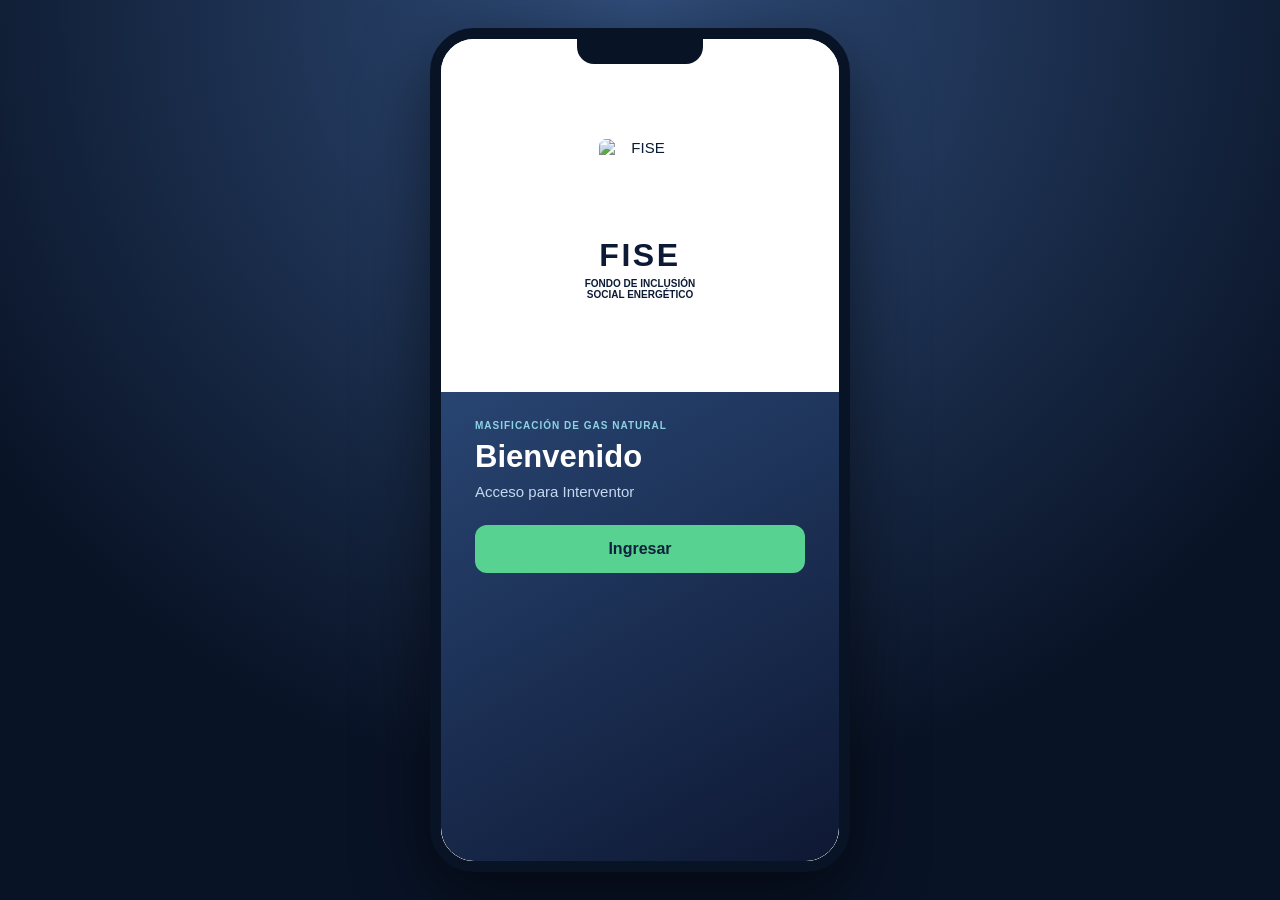
==== appmovil/index.html @ c79df075 "Add files via upload" ====
<!doctype html>
<html lang="es"><head><meta charset="utf-8"><meta name="viewport" content="width=device-width,initial-scale=1"><title>Interventor móvil</title><link rel="stylesheet" href="estilos.css"></head>
<body><main class="telefono">
  <section class="login" id="pantallaLogin"><div class="login-marca"><img src="../../CONTRATISTA/SATCONTROL/compartido/img/logo_fise.png" alt="FISE"><b>FISE</b><span>FONDO DE INCLUSIÓN<br>SOCIAL ENERGÉTICO</span></div><div class="login-form"><small>MASIFICACIÓN DE GAS NATURAL</small><h1>Bienvenido</h1><p>Acceso para Interventor</p><form id="formLogin"><button>Ingresar</button></form></div></section>
  <div id="appInterventor" hidden><section class="encabezado"><img src="../../CONTRATISTA/SATCONTROL/compartido/img/logo_fise.png" alt="FISE"><div><small>MASIFICACIÓN</small><h1>Interventor</h1><p>Proyecto Sur Oeste</p></div><b>IV</b></section><div class="contenido-app">
    <section class="vista activa" id="inicio"><article class="alerta"><span>!</span><div><strong>2 levantamientos por verificar</strong><p>El contratista remitió nueva evidencia.</p></div></article><h2>Resumen de hoy</h2><div class="kpis"><article><small>NC por revisar</small><b>2</b></article><article><small>Visitas</small><b>3</b></article><article><small>Por vencer</small><b>1</b></article></div><h2>Acciones rápidas</h2><div class="acciones"><button data-ir="verificar">✓<span>Verificar levantamiento</span></button><button data-ir="ncs">⚠<span>Emitir NC</span></button><button data-ir="visita">⌖<span>Registrar visita</span></button></div><h2>Actividad reciente</h2><div class="actividad"><b>NC 2500008</b><span>Verificación conforme registrada</span><small>Hoy · 09:42</small></div></section>
    <section class="vista" id="ncs"><h2>No conformidades</h2><button class="boton" data-ir="emitir">+ Emitir NC</button><article class="nc"><b>NC 2500002</b><small>NAGASCO · Seguridad / Civil</small><p>Levantamiento recibido para verificación.</p><em>En verificación</em></article><article class="nc"><b>NC 2500011</b><small>NAGASCO · Calidad</small><p>Ensayo de compactación pendiente.</p><em class="vence">Vence en 2 días</em></article></section>
    <section class="vista" id="verificar"><h2>Verificar levantamiento</h2><p class="sub">NC 2500002 · NAGASCO S.A.C.</p><article class="detalle"><small>ACCIÓN CORRECTIVA</small><p>Se actualizó el ATS, se realizó charla de seguridad y se registró el permiso de trabajo.</p><small>EVIDENCIAS</small><span>▧ ATS actualizado.pdf</span><span>▧ Charla de seguridad.jpg</span></article><label>Resultado<select id="resultado"><option value="">Seleccione</option><option>Conforme: levantar NC</option><option>No conforme: devolver</option></select></label><label>Comentario<textarea placeholder="Detalle de su verificación"></textarea></label><button class="boton" id="registrar">Registrar resultado</button></section>
    <section class="vista" id="emitir"><h2>Emitir no conformidad</h2><label>Especialidad<select><option>Calidad</option><option>Seguridad</option><option>Civil</option></select></label><label>Descripción<textarea placeholder="Describa el incumplimiento"></textarea></label><label>Plazo<input type="date"></label><button class="boton" id="emitirNc">Emitir NC</button></section>
    <section class="vista" id="visita"><h2>Registrar visita</h2><label>Frente de obra<input placeholder="Proyecto / frente"></label><label>Hallazgos<textarea placeholder="Hallazgos de la visita"></textarea></label><label>Evidencias<input type="file" accept="image/*" multiple></label><button class="boton" id="guardarVisita">Guardar visita</button></section>
  </div><nav><button class="activo" data-ir="inicio">⌂<span>Inicio</span></button><button data-ir="ncs">⚠<span>NC</span></button><button data-ir="verificar">✓<span>Verificar</span></button><button data-ir="visita">⌖<span>Visita</span></button></nav></div>
</main><div id="aviso"></div><script src="app.js"></script></body></html>
---- appmovil/estilos.css ----
:root{--azul:#274b80;--celeste:#55b5d4;--texto:#304a6a;--gris:#71849e;--borde:#d6e3ee}*{box-sizing:border-box}html,body{min-height:100%;margin:0}body{display:grid;place-items:center;min-height:100vh;padding:28px;background:radial-gradient(circle at 50% 0,#304d7a,#091326 72%);font:15px Inter,Arial,sans-serif}.telefono{position:relative;width:min(100%,420px);height:min(844px,calc(100vh - 56px));min-height:620px;overflow:hidden;color:var(--texto);border:11px solid #091326;border-radius:44px;background:#fff;box-shadow:0 24px 70px #0008}.telefono::before{content:"";position:absolute;z-index:12;top:0;left:50%;width:126px;height:25px;transform:translateX(-50%);border-radius:0 0 17px 17px;background:#091326}.login{display:grid;height:100%;grid-template-rows:43% 57%;background:#fff}.login-marca{display:grid;place-content:center;justify-items:center;gap:4px;color:#0c1a35;text-align:center}.login-marca img{width:98px;height:102px;padding:8px;border-radius:15px;background:#fff;object-fit:contain}.login-marca b{font-size:32px;letter-spacing:.08em}.login-marca span{font-size:10px;font-weight:800;line-height:1.15}.login-form{display:grid;align-content:start;gap:8px;padding:28px 34px;color:#fff;border-radius:0 0 33px 33px;background:linear-gradient(150deg,#284572,#0e1833)}.login-form>small{color:#8ed2e4;font-size:10px;font-weight:800;letter-spacing:.1em}.login-form h1{margin:0;font-size:31px}.login-form p{margin:0 0 12px;color:#c4d8ef}.login-form form{display:grid;gap:12px}.login-form label{display:grid;gap:5px;color:#bed0e8;font-size:11px;font-weight:800}.login-form input{width:100%;height:48px;padding:0 13px;color:#fff;border:1px solid #4d668c;border-radius:12px;background:#ffffff12;font:inherit}.login-form input::placeholder{color:#adc0db}.login-form button,.boton{min-height:48px;margin-top:5px;color:#10213d;border:0;border-radius:12px;background:#57d291;font:inherit;font-size:16px;font-weight:900;cursor:pointer}.login-form em{margin-top:auto;padding-top:28px;color:#a9c1df;font-size:12px;font-style:normal;line-height:1.55;text-align:center}.encabezado{display:flex;align-items:center;gap:12px;padding:42px 20px 19px;color:#fff;background:linear-gradient(130deg,#294c7e,#58b6d4)}.encabezado img{width:46px;height:52px;object-fit:contain;border-radius:9px;background:#fff}.encabezado small{font-size:10px;font-weight:800;letter-spacing:.08em}.encabezado h1{margin:3px 0;font-size:21px}.encabezado p{margin:0;color:#e6f7fc;font-size:13px}.encabezado>b{display:grid;place-items:center;width:34px;height:34px;margin-left:auto;border-radius:9px;background:#ffffff30}.contenido-app{height:calc(100% - 153px);overflow-y:auto;padding-bottom:70px}.vista{display:none;padding:20px}.vista.activa{display:block}h2{margin:3px 0 14px;color:var(--azul);font-size:21px}.sub{margin:-8px 0 17px;color:var(--gris)}.alerta{display:flex;gap:12px;align-items:center;margin-bottom:24px;padding:15px;border-radius:13px;background:#fff3d6}.alerta>span{display:grid;place-items:center;width:34px;height:34px;color:#936d00;border-radius:9px;background:#ffe29a;font-weight:900}.alerta strong{font-size:14px}.alerta p{margin:4px 0 0;color:#906f24;font-size:12px}.kpis{display:grid;grid-template-columns:repeat(3,1fr);gap:9px;margin-bottom:24px}.kpis article,.nc,.detalle{padding:13px;border:1px solid var(--borde);border-radius:12px;background:#fff}.kpis small{display:block;color:var(--gris);font-size:11px}.kpis b{display:block;margin-top:7px;color:var(--azul);font-size:26px}.acciones{display:grid;grid-template-columns:repeat(3,1fr);gap:9px;margin-bottom:24px}.acciones button{display:grid;gap:7px;min-height:92px;padding:12px;color:#317ba8;border:1px solid #cbe0ed;border-radius:12px;background:#f5fbfe;font-size:23px;font-weight:800}.acciones span{font-size:11px}.actividad{display:grid;gap:4px;padding:14px;border:1px solid var(--borde);border-radius:12px}.actividad span,.actividad small{color:var(--gris);font-size:13px}.boton{width:100%;margin:0 0 15px}.nc{display:grid;gap:5px;margin:12px 0}.nc small{color:var(--gris)}.nc p{margin:2px 0;color:#4a607d;font-size:13px}.nc em{justify-self:start;padding:5px 8px;color:#286f9a;border-radius:15px;background:#e0f3fb;font-size:11px;font-style:normal;font-weight:800}.nc em.vence{color:#966f00;background:#fff1cf}.detalle{display:grid;gap:8px;margin-bottom:16px}.detalle small{margin-top:5px;color:#6680a0;font-size:10px;font-weight:900}.detalle p{margin:0;color:#4a617e;line-height:1.4}.detalle span{padding:8px;border-radius:7px;color:#337ba6;background:#edf8fc;font-size:12px}label{display:grid;gap:6px;margin:14px 0;color:#58728f;font-size:12px;font-weight:800}input,select,textarea{width:100%;padding:10px;color:var(--texto);border:1px solid #cadce9;border-radius:8px;background:#fff;font:inherit}textarea{min-height:95px;resize:vertical}nav{position:absolute;right:0;bottom:0;left:0;z-index:10;display:grid;grid-template-columns:repeat(4,1fr);padding:8px;border-top:1px solid var(--borde);background:#fff;box-shadow:0 -5px 15px #1a355015}nav button{display:grid;gap:4px;padding:6px 0;color:#68809f;border:0;background:#fff;font-size:18px}nav button span{font-size:10px}nav button.activo{color:#2d83ae}#aviso{position:fixed;right:16px;bottom:90px;z-index:30;display:none;max-width:300px;padding:12px;color:#fff;border-radius:9px;background:#284b7d;font-size:13px}#aviso.visible{display:block}@media(max-width:520px){body{display:block;padding:0;background:#fff}.telefono{width:100%;height:100vh;min-height:0;border:0;border-radius:0;box-shadow:none}.telefono::before{display:none}.encabezado{padding-top:23px}}
.telefono [hidden]{display:none!important}
.perfil-movil-cabecera{display:flex;align-items:center;gap:12px;margin-bottom:16px;padding:16px;border:1px solid #c8dbe9;border-radius:15px;background:#f2f9fd}.perfil-movil-icono{display:grid;place-items:center;flex:0 0 43px;height:43px;color:#fff;border-radius:12px;background:#55aacf}.perfil-movil-icono svg,.icono-nav{width:22px;height:22px;fill:none;stroke:currentColor;stroke-width:1.8;stroke-linecap:round;stroke-linejoin:round}.perfil-movil-cabecera small{color:#548aad;font-size:9px;font-weight:900;letter-spacing:.08em}.perfil-movil-cabecera h2{margin:3px 0;font-size:19px}.perfil-movil-cabecera p{margin:0;color:#71849e;font-size:11px}.perfil-movil-tarjeta{margin:14px 0;padding:16px;border:1px solid #d2e0eb;border-radius:14px;background:#fff}.perfil-movil-tarjeta header{display:flex;align-items:flex-start;gap:10px}.perfil-movil-tarjeta header>b{display:grid;place-items:center;flex:0 0 32px;height:32px;color:#e2f2ff;border-radius:9px;background:#315087;font-size:11px}.perfil-movil-tarjeta h3{margin:0;color:#294d80;font-size:15px}.perfil-movil-tarjeta header p{margin:3px 0 0;color:#71849e;font-size:10px}.perfil-movil-tarjeta label{margin:12px 0;font-size:11px}.perfil-movil-tarjeta input{padding:9px;font-size:12px}.perfil-movil-tarjeta input:disabled{opacity:.55;background:#edf3f8}.boton-secundario{width:100%;min-height:43px;margin-top:4px;color:#fff;border:0;border-radius:11px;background:#315087;font:inherit;font-size:13px;font-weight:900}.icono-nav{display:block;margin:auto}nav button:has(.icono-nav){align-content:center}
nav button[data-ir="ncs"] span{font-size:8px;line-height:1.05}
.selector-proyecto{display:grid;gap:6px;margin:0 0 18px;padding:14px;border:1px solid #c9deeb;border-radius:14px;background:#f3fafd}.selector-proyecto>small{color:#4b89ad;font-size:9px;font-weight:900;letter-spacing:.1em}.selector-proyecto label{gap:5px;margin:0;color:#53708d;font-size:11px}.selector-proyecto select{padding:9px;color:#274b80;border-color:#bdd6e6;background:#fff;font-size:12px;font-weight:800}.selector-proyecto p{margin:0;color:#58728f;font-size:11px}
.selector-proyecto-nc{margin-top:-4px}.sin-registros{margin:14px 0;padding:16px;color:#71849e;border:1px dashed #b9cede;border-radius:12px;font-size:12px;text-align:center}
.selector-verificacion{margin-top:0}.selector-verificacion label+label{margin-top:5px}.selector-verificacion select:disabled{opacity:.6;background:#edf3f8}
#appInterventor{display:flex;height:100%;min-height:0;flex-direction:column}.contenido-app{flex:1;height:auto;min-height:0;overflow-y:scroll;overscroll-behavior:contain;-webkit-overflow-scrolling:touch;scrollbar-width:thin;scrollbar-color:#5a96bb #e7f1f7}.contenido-app::-webkit-scrollbar{width:8px}.contenido-app::-webkit-scrollbar-track{background:#e7f1f7}.contenido-app::-webkit-scrollbar-thumb{border:2px solid #e7f1f7;border-radius:10px;background:#5a96bb}.contenido-app::-webkit-scrollbar-thumb:hover{background:#397aab}
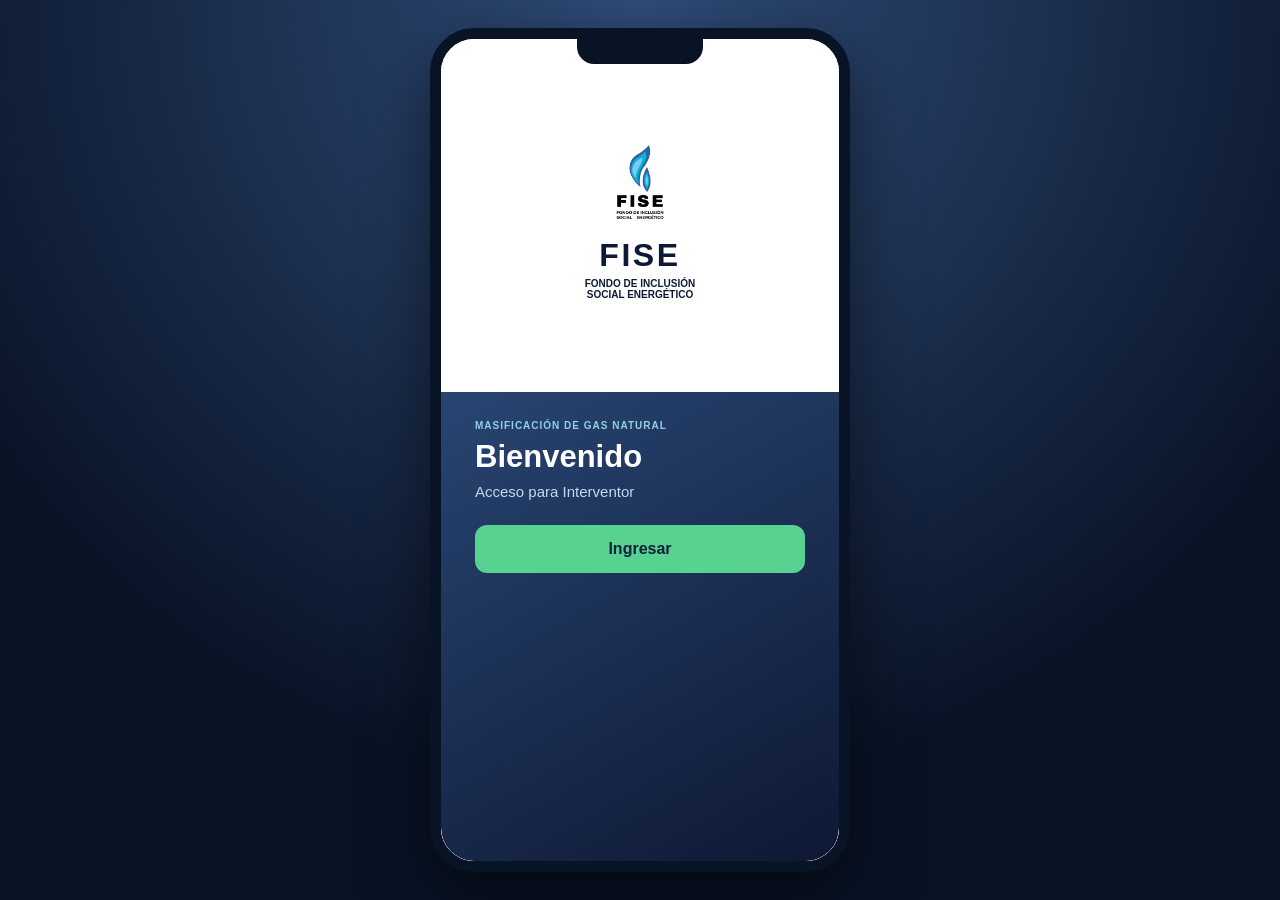
==== commit 2618ee1a: "Add files via upload" ====
--- a/appmovil/index.html
+++ b/appmovil/index.html
@@ -1,8 +1,8 @@
 <!doctype html>
 <html lang="es"><head><meta charset="utf-8"><meta name="viewport" content="width=device-width,initial-scale=1"><title>Interventor móvil</title><link rel="stylesheet" href="estilos.css"></head>
 <body><main class="telefono">
-  <section class="login" id="pantallaLogin"><div class="login-marca"><img src="../../CONTRATISTA/SATCONTROL/compartido/img/logo_fise.png" alt="FISE"><b>FISE</b><span>FONDO DE INCLUSIÓN<br>SOCIAL ENERGÉTICO</span></div><div class="login-form"><small>MASIFICACIÓN DE GAS NATURAL</small><h1>Bienvenido</h1><p>Acceso para Interventor</p><form id="formLogin"><button>Ingresar</button></form></div></section>
-  <div id="appInterventor" hidden><section class="encabezado"><img src="../../CONTRATISTA/SATCONTROL/compartido/img/logo_fise.png" alt="FISE"><div><small>MASIFICACIÓN</small><h1>Interventor</h1><p>Proyecto Sur Oeste</p></div><b>IV</b></section><div class="contenido-app">
+  <section class="login" id="pantallaLogin"><div class="login-marca"><img src="../logo_fise.png" alt="FISE"><b>FISE</b><span>FONDO DE INCLUSIÓN<br>SOCIAL ENERGÉTICO</span></div><div class="login-form"><small>MASIFICACIÓN DE GAS NATURAL</small><h1>Bienvenido</h1><p>Acceso para Interventor</p><form id="formLogin"><button>Ingresar</button></form></div></section>
+  <div id="appInterventor" hidden><section class="encabezado"><img src="../logo_fise.png" alt="FISE"><div><small>MASIFICACIÓN</small><h1>Interventor</h1><p>Proyecto Sur Oeste</p></div><b>IV</b></section><div class="contenido-app">
     <section class="vista activa" id="inicio"><article class="alerta"><span>!</span><div><strong>2 levantamientos por verificar</strong><p>El contratista remitió nueva evidencia.</p></div></article><h2>Resumen de hoy</h2><div class="kpis"><article><small>NC por revisar</small><b>2</b></article><article><small>Visitas</small><b>3</b></article><article><small>Por vencer</small><b>1</b></article></div><h2>Acciones rápidas</h2><div class="acciones"><button data-ir="verificar">✓<span>Verificar levantamiento</span></button><button data-ir="ncs">⚠<span>Emitir NC</span></button><button data-ir="visita">⌖<span>Registrar visita</span></button></div><h2>Actividad reciente</h2><div class="actividad"><b>NC 2500008</b><span>Verificación conforme registrada</span><small>Hoy · 09:42</small></div></section>
     <section class="vista" id="ncs"><h2>No conformidades</h2><button class="boton" data-ir="emitir">+ Emitir NC</button><article class="nc"><b>NC 2500002</b><small>NAGASCO · Seguridad / Civil</small><p>Levantamiento recibido para verificación.</p><em>En verificación</em></article><article class="nc"><b>NC 2500011</b><small>NAGASCO · Calidad</small><p>Ensayo de compactación pendiente.</p><em class="vence">Vence en 2 días</em></article></section>
     <section class="vista" id="verificar"><h2>Verificar levantamiento</h2><p class="sub">NC 2500002 · NAGASCO S.A.C.</p><article class="detalle"><small>ACCIÓN CORRECTIVA</small><p>Se actualizó el ATS, se realizó charla de seguridad y se registró el permiso de trabajo.</p><small>EVIDENCIAS</small><span>▧ ATS actualizado.pdf</span><span>▧ Charla de seguridad.jpg</span></article><label>Resultado<select id="resultado"><option value="">Seleccione</option><option>Conforme: levantar NC</option><option>No conforme: devolver</option></select></label><label>Comentario<textarea placeholder="Detalle de su verificación"></textarea></label><button class="boton" id="registrar">Registrar resultado</button></section>
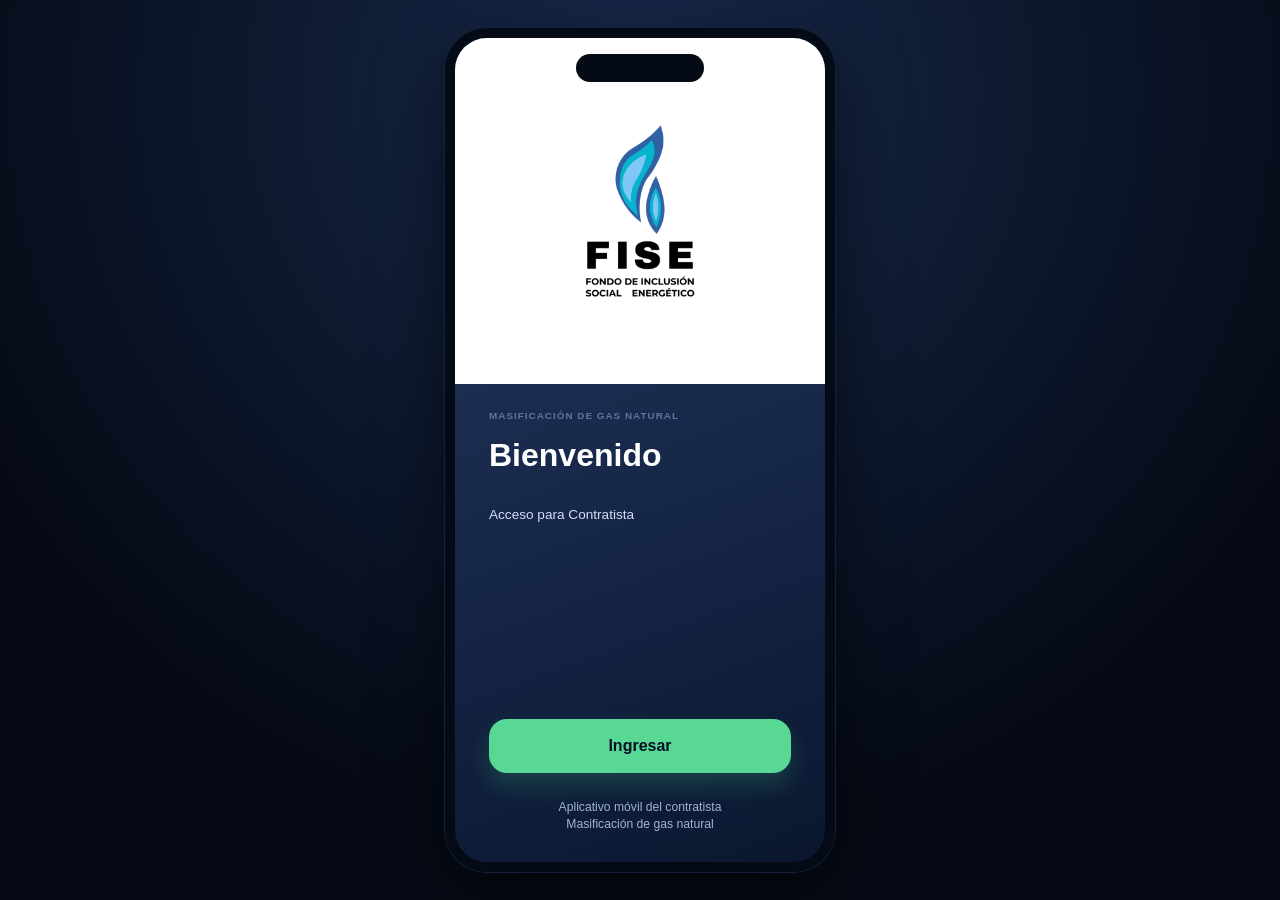
==== commit e9073c1b: "Add files via upload" ====
--- a/appmovil/index.html
+++ b/appmovil/index.html
@@ -1,12 +1,96 @@
 <!doctype html>
-<html lang="es"><head><meta charset="utf-8"><meta name="viewport" content="width=device-width,initial-scale=1"><title>Interventor móvil</title><link rel="stylesheet" href="estilos.css"></head>
-<body><main class="telefono">
-  <section class="login" id="pantallaLogin"><div class="login-marca"><img src="../logo_fise.png" alt="FISE"><b>FISE</b><span>FONDO DE INCLUSIÓN<br>SOCIAL ENERGÉTICO</span></div><div class="login-form"><small>MASIFICACIÓN DE GAS NATURAL</small><h1>Bienvenido</h1><p>Acceso para Interventor</p><form id="formLogin"><button>Ingresar</button></form></div></section>
-  <div id="appInterventor" hidden><section class="encabezado"><img src="../logo_fise.png" alt="FISE"><div><small>MASIFICACIÓN</small><h1>Interventor</h1><p>Proyecto Sur Oeste</p></div><b>IV</b></section><div class="contenido-app">
-    <section class="vista activa" id="inicio"><article class="alerta"><span>!</span><div><strong>2 levantamientos por verificar</strong><p>El contratista remitió nueva evidencia.</p></div></article><h2>Resumen de hoy</h2><div class="kpis"><article><small>NC por revisar</small><b>2</b></article><article><small>Visitas</small><b>3</b></article><article><small>Por vencer</small><b>1</b></article></div><h2>Acciones rápidas</h2><div class="acciones"><button data-ir="verificar">✓<span>Verificar levantamiento</span></button><button data-ir="ncs">⚠<span>Emitir NC</span></button><button data-ir="visita">⌖<span>Registrar visita</span></button></div><h2>Actividad reciente</h2><div class="actividad"><b>NC 2500008</b><span>Verificación conforme registrada</span><small>Hoy · 09:42</small></div></section>
-    <section class="vista" id="ncs"><h2>No conformidades</h2><button class="boton" data-ir="emitir">+ Emitir NC</button><article class="nc"><b>NC 2500002</b><small>NAGASCO · Seguridad / Civil</small><p>Levantamiento recibido para verificación.</p><em>En verificación</em></article><article class="nc"><b>NC 2500011</b><small>NAGASCO · Calidad</small><p>Ensayo de compactación pendiente.</p><em class="vence">Vence en 2 días</em></article></section>
-    <section class="vista" id="verificar"><h2>Verificar levantamiento</h2><p class="sub">NC 2500002 · NAGASCO S.A.C.</p><article class="detalle"><small>ACCIÓN CORRECTIVA</small><p>Se actualizó el ATS, se realizó charla de seguridad y se registró el permiso de trabajo.</p><small>EVIDENCIAS</small><span>▧ ATS actualizado.pdf</span><span>▧ Charla de seguridad.jpg</span></article><label>Resultado<select id="resultado"><option value="">Seleccione</option><option>Conforme: levantar NC</option><option>No conforme: devolver</option></select></label><label>Comentario<textarea placeholder="Detalle de su verificación"></textarea></label><button class="boton" id="registrar">Registrar resultado</button></section>
-    <section class="vista" id="emitir"><h2>Emitir no conformidad</h2><label>Especialidad<select><option>Calidad</option><option>Seguridad</option><option>Civil</option></select></label><label>Descripción<textarea placeholder="Describa el incumplimiento"></textarea></label><label>Plazo<input type="date"></label><button class="boton" id="emitirNc">Emitir NC</button></section>
-    <section class="vista" id="visita"><h2>Registrar visita</h2><label>Frente de obra<input placeholder="Proyecto / frente"></label><label>Hallazgos<textarea placeholder="Hallazgos de la visita"></textarea></label><label>Evidencias<input type="file" accept="image/*" multiple></label><button class="boton" id="guardarVisita">Guardar visita</button></section>
-  </div><nav><button class="activo" data-ir="inicio">⌂<span>Inicio</span></button><button data-ir="ncs">⚠<span>NC</span></button><button data-ir="verificar">✓<span>Verificar</span></button><button data-ir="visita">⌖<span>Visita</span></button></nav></div>
-</main><div id="aviso"></div><script src="app.js"></script></body></html>
+<html lang="es">
+<head>
+  <meta charset="utf-8">
+  <meta name="viewport" content="width=device-width,initial-scale=1">
+  <title>Contratista móvil | FISE</title>
+  <link rel="stylesheet" href="estilos.css">
+</head>
+<body>
+  <section class="pantalla-login" id="pantallaLogin" aria-label="Acceso al aplicativo móvil">
+    <div class="muesca"></div>
+    <div class="marca-login"><img src="../logo_fise.png" alt="FISE"></div>
+    <form id="formLogin" class="login-form">
+      <p class="eyebrow">MASIFICACIÓN DE GAS NATURAL</p>
+      <h1>Bienvenido</h1>
+      <p class="acceso-directo">Acceso para Contratista</p>
+      <button class="ingresar" type="submit">Ingresar</button>
+    </form>
+    <p class="pie-login">Aplicativo móvil del contratista<br>Masificación de gas natural</p>
+  </section>
+
+  <main class="app contratista-app" id="appContratista" hidden>
+    <header class="app-cabecera">
+      <img src="../logo_fise.png" alt="FISE">
+      <div><p>MASIFICACIÓN</p><h1>Contratista</h1><span>Proyecto Sur Oeste · Tacna</span></div>
+      <strong>CT</strong>
+    </header>
+
+    <div class="contenido-movil">
+      <section class="vista activa" id="inicio">
+        <p class="eyebrow">JORNADA DE HOY</p>
+        <h2>Mi frente de trabajo</h2>
+        <article class="tarjeta-movil frente">
+          <p>Frente asignado</p><h3>Red de distribución · Sector 03</h3>
+          <span>Cusco · Cuadrilla 02</span>
+          <div class="progreso"><i style="width:68%"></i></div><b>68% de avance programado</b>
+        </article>
+        <h2>Resumen del día</h2>
+        <div class="resumen-grid">
+          <article><span>Avance físico</span><b>68%</b></article>
+          <article><span>Personal</span><b>29</b></article>
+          <article><span>Equipos</span><b>6</b></article>
+        </div>
+        <article class="tarjeta-movil aviso"><h3>Próximo registro</h3><p>Registre las actividades, pruebas y evidencias de la jornada.</p><button data-ir="formularios" type="button">Abrir formularios</button></article>
+      </section>
+
+      <section class="vista" id="formularios">
+        <p class="eyebrow">REGISTRO DE OBRA</p><h2>Formularios</h2>
+        <p class="descripcion">Seleccione la infraestructura y el formato que necesita registrar.</p>
+        <div class="selector-formularios">
+          <label>Infraestructura<select id="infraFormulario"><option value="redes">Redes</option><option value="psr">Plantas PSR-GNL</option><option value="tc">Tuberías de conexión</option></select></label>
+          <label>Formulario<select id="tipoFormulario" aria-label="Formulario"></select></label>
+        </div>
+        <form id="formularioMovil" class="formulario-movil formulario-dinamico-movil">
+          <div id="camposFormularioMovil"></div>
+          <div class="acciones-form"><button id="guardarFormularioMovil" type="button" class="secundario">Guardar borrador</button><button type="submit">Enviar a revisión</button></div>
+        </form>
+      </section>
+
+      <section class="vista" id="evidencias">
+        <p class="eyebrow">SUSTENTO DE OBRA</p><h2>Evidencias</h2>
+        <article class="tarjeta-movil"><h3>Adjunte archivos del frente</h3><p>Registre fotografías, videos, ATS, permisos de trabajo e informes de campo.</p><label class="zona-carga">Seleccionar archivos<input id="cargarEvidencia" type="file" multiple accept="image/*,video/*,.pdf"><small>Formatos permitidos: fotos, videos y PDF.</small></label></article>
+        <div id="listaEvidencias" class="lista-archivos"><p class="vacio">Aún no se adjuntaron evidencias en esta sesión.</p></div>
+      </section>
+
+      <section class="vista" id="informes">
+        <p class="eyebrow">HISTORIAL DE OBRA</p><h2>Mis informes</h2>
+        <p class="descripcion">Consulte sus borradores e informes enviados.</p>
+        <div id="listaInformes" class="lista-informes"></div>
+      </section>
+
+      <section class="vista" id="perfil">
+        <p class="eyebrow">CUENTA DE USUARIO</p><h2>Mi perfil</h2>
+        <form id="formPerfil" class="formulario-movil">
+          <label>Nombres<input value="Andrea"></label><label>Apellidos<input value="Contratista"></label>
+          <label>Empresa contratista<input value="NAGASCO S.A.C."></label><label>Correo<input type="email" value="andrea.contratista@ejemplo.pe"></label><label>Teléfono<input value="999 555 111"></label>
+          <button type="submit">Guardar cambios</button><button id="cerrarSesion" type="button" class="secundario">Cerrar sesión</button>
+        </form>
+      </section>
+    </div>
+
+    <nav class="navegacion" aria-label="Navegación principal">
+      <button class="activo" type="button" data-ir="inicio"><svg viewBox="0 0 24 24"><path d="m3 10 9-7 9 7v10a1 1 0 0 1-1 1h-5v-6H9v6H4a1 1 0 0 1-1-1z"/></svg><span>Inicio</span></button>
+      <button type="button" data-ir="formularios"><svg viewBox="0 0 24 24"><path d="M6 3h9l4 4v14H6zM15 3v5h5M9 12h6M9 16h6"/></svg><span>Formularios</span></button>
+      <button type="button" data-ir="evidencias"><svg viewBox="0 0 24 24"><rect x="3" y="5" width="18" height="14" rx="2"/><circle cx="8" cy="10" r="1.5"/><path d="m5 17 5-5 3 3 2-2 4 4"/></svg><span>Evidencias</span></button>
+      <button type="button" data-ir="informes"><svg viewBox="0 0 24 24"><path d="M5 3h11l3 3v15H5zM16 3v4h4M8 12h8M8 16h8"/></svg><span>Mis informes</span></button>
+      <button type="button" data-ir="perfil"><svg viewBox="0 0 24 24"><circle cx="12" cy="8" r="4"/><path d="M4 21c.7-4 3.3-6 8-6s7.3 2 8 6"/></svg><span>Perfil</span></button>
+    </nav>
+  </main>
+  <div id="toast" class="toast" role="status"></div>
+  <style>
+    .pantalla-login[hidden],.app[hidden]{display:none!important}.contratista-app{display:flex;flex-direction:column;overflow:hidden!important;padding:0!important;background:#f7fafc}.app-cabecera{display:flex;align-items:center;gap:12px;padding:22px 20px;color:#fff;background:linear-gradient(120deg,#365888,#63b4d1)}.app-cabecera img{width:52px;height:52px;object-fit:contain;border-radius:12px;background:#fff}.app-cabecera p{margin:0;font-size:.63rem;font-weight:800;letter-spacing:.08em}.app-cabecera h1{margin:2px 0;color:#fff;font-size:1.45rem}.app-cabecera span{font-size:.76rem}.app-cabecera strong{display:grid;place-items:center;width:42px;height:42px;margin-left:auto;border-radius:13px;background:#ffffff2a;font-size:1rem}.contenido-movil{flex:1;overflow-y:auto;padding:20px 18px 88px}.eyebrow{margin:0;color:#5c779e;font-size:.62rem;font-weight:900;letter-spacing:.1em}.vista h2{margin:6px 0 15px;color:#204a80;font-size:1.35rem}.tarjeta-movil{margin:0 0 17px;padding:15px;border:1px solid #d7e4ee;border-radius:16px;background:#fff}.tarjeta-movil h3{margin:4px 0;color:#1b3d69;font-size:.88rem}.tarjeta-movil p,.tarjeta-movil span,.descripcion{color:#667c99;font-size:.72rem;line-height:1.45}.frente p{margin:0}.frente span{display:block}.progreso{height:8px;margin:14px 0 7px;overflow:hidden;border-radius:12px;background:#e4edf2}.progreso i{display:block;height:100%;border-radius:inherit;background:linear-gradient(90deg,#5ccf94,#54afd1)}.frente b{color:#3174a1;font-size:.67rem}.resumen-grid{display:grid;grid-template-columns:repeat(3,1fr);gap:8px}.resumen-grid article{padding:13px 10px;border:1px solid #dce7ef;border-radius:13px;background:#fff}.resumen-grid span{display:block;color:#73869f;font-size:.61rem}.resumen-grid b{display:block;margin-top:7px;color:#225d95;font-size:1.22rem}.aviso button,.formulario-movil>button{margin-top:6px;padding:10px 13px;color:#fff;border:0;border-radius:10px;background:#3986b5;font:inherit;font-size:.7rem;font-weight:800}.selector-tipo{display:grid;grid-template-columns:1fr 1fr;gap:8px}.selector-tipo button{padding:11px;color:#56718f;border:1px solid #cfdde9;border-radius:10px;background:#fff;font:inherit;font-size:.72rem;font-weight:800}.selector-tipo .seleccionado{color:#fff;border-color:#3382b3;background:#3382b3}.formulario-movil{display:grid;gap:12px;margin:0}.formulario-movil label{font-size:.68rem}.formulario-movil textarea{min-height:82px}.dos-columnas{display:grid;grid-template-columns:1fr 1fr;gap:10px}.carga{padding:13px;border:1px dashed #9cbad1;border-radius:12px;background:#f4f9fc}.carga span{color:#7089a2;font-size:.62rem;font-weight:500}.acciones-form{display:grid;grid-template-columns:1fr 1.3fr;gap:9px}.acciones-form button{padding:12px;color:#fff;border:0;border-radius:10px;background:#3582b1;font:inherit;font-size:.7rem;font-weight:800}.acciones-form .secundario,.formulario-movil .secundario{color:#3e6689;border:1px solid #c8dbe9;background:#fff}.zona-carga{display:grid;gap:8px;padding:18px;color:#347aaa;border:1px dashed #98b8d0;border-radius:12px;background:#f4f9fc;text-align:center;font-size:.74rem}.zona-carga input{font-size:.64rem}.zona-carga small{color:#7189a2;font-size:.6rem}.lista-archivos,.lista-informes{display:grid;gap:9px}.lista-archivos article{display:grid;gap:3px;padding:12px;border:1px solid #dbe7ef;border-radius:12px;background:#fff}.lista-archivos span,.lista-archivos small{color:#69819c;font-size:.61rem}.lista-archivos b{color:#234b78;font-size:.72rem}.informe-item{display:flex;justify-content:space-between;gap:8px;padding:13px;border:1px solid #dce7ef;border-radius:13px;background:#fff}.informe-item h3{margin:6px 0 2px;color:#214d7c;font-size:.76rem}.informe-item p,.informe-item small{margin:0;color:#6d8199;font-size:.63rem}.estado{display:inline-block;padding:4px 7px;color:#267459;border-radius:9px;background:#e5f6ed;font-size:.56rem;font-weight:900}.estado.borrador{color:#966b09;background:#fff4d6}.informe-item button{align-self:center;padding:8px;color:#3374a7;border:1px solid #bcd3e5;border-radius:8px;background:#fff;font:inherit;font-size:.62rem;font-weight:800}.navegacion button{min-width:0;flex:1;color:#5d7596;font-size:.55rem}.navegacion button svg{width:21px;height:21px;fill:none;stroke:currentColor;stroke-width:1.8;stroke-linecap:round;stroke-linejoin:round}.navegacion button span{font-size:inherit}.navegacion .activo{color:#2379ae}.login-form{grid-template-rows:auto auto 1fr}.acceso-directo{margin:0 0 8px;color:#d0def6;font-size:.85rem}.pantalla-login h1{font-size:2rem}.pie-login{font-size:.76rem}.selector-formularios{display:grid;grid-template-columns:1fr 1fr;gap:10px;margin:0 0 14px;padding:13px;border:1px solid #d7e5ef;border-radius:14px;background:#fff}.selector-formularios label{font-size:.61rem}.selector-formularios select{height:42px;font-size:.67rem}.formulario-dinamico-movil{gap:14px}.formulario-dinamico-movil #camposFormularioMovil{display:grid;gap:12px}.formulario-dinamico-movil .grupo-campos{display:grid;gap:10px;padding:14px;border:1px solid #d8e5ef;border-radius:14px;background:#fff}.formulario-dinamico-movil .grupo-campos h3{margin:0 0 2px;color:#285783;font-size:.73rem}.formulario-dinamico-movil .grupo-campos label{font-size:.65rem}.formulario-dinamico-movil .campo-archivo{padding:11px;border:1px dashed #9abbd2;border-radius:10px;background:#f3f9fc}.formulario-dinamico-movil .campo-archivo input{height:auto;padding:5px;font-size:.62rem}.formulario-dinamico-movil .campo-archivo small{color:#7189a2;font-size:.59rem;font-weight:500}.formulario-dinamico-movil .campo-texto textarea{min-height:75px}@media(max-width:520px){.contratista-app .navegacion{position:fixed}.contenido-movil{padding-bottom:91px}.selector-formularios{grid-template-columns:1fr}}
+  </style>
+  <script src="app.js?v=20260910-formularios-moviles-1"></script>
+</body>
+</html>
--- a/appmovil/estilos.css
+++ b/appmovil/estilos.css
@@ -1,8 +1 @@
-:root{--azul:#274b80;--celeste:#55b5d4;--texto:#304a6a;--gris:#71849e;--borde:#d6e3ee}*{box-sizing:border-box}html,body{min-height:100%;margin:0}body{display:grid;place-items:center;min-height:100vh;padding:28px;background:radial-gradient(circle at 50% 0,#304d7a,#091326 72%);font:15px Inter,Arial,sans-serif}.telefono{position:relative;width:min(100%,420px);height:min(844px,calc(100vh - 56px));min-height:620px;overflow:hidden;color:var(--texto);border:11px solid #091326;border-radius:44px;background:#fff;box-shadow:0 24px 70px #0008}.telefono::before{content:"";position:absolute;z-index:12;top:0;left:50%;width:126px;height:25px;transform:translateX(-50%);border-radius:0 0 17px 17px;background:#091326}.login{display:grid;height:100%;grid-template-rows:43% 57%;background:#fff}.login-marca{display:grid;place-content:center;justify-items:center;gap:4px;color:#0c1a35;text-align:center}.login-marca img{width:98px;height:102px;padding:8px;border-radius:15px;background:#fff;object-fit:contain}.login-marca b{font-size:32px;letter-spacing:.08em}.login-marca span{font-size:10px;font-weight:800;line-height:1.15}.login-form{display:grid;align-content:start;gap:8px;padding:28px 34px;color:#fff;border-radius:0 0 33px 33px;background:linear-gradient(150deg,#284572,#0e1833)}.login-form>small{color:#8ed2e4;font-size:10px;font-weight:800;letter-spacing:.1em}.login-form h1{margin:0;font-size:31px}.login-form p{margin:0 0 12px;color:#c4d8ef}.login-form form{display:grid;gap:12px}.login-form label{display:grid;gap:5px;color:#bed0e8;font-size:11px;font-weight:800}.login-form input{width:100%;height:48px;padding:0 13px;color:#fff;border:1px solid #4d668c;border-radius:12px;background:#ffffff12;font:inherit}.login-form input::placeholder{color:#adc0db}.login-form button,.boton{min-height:48px;margin-top:5px;color:#10213d;border:0;border-radius:12px;background:#57d291;font:inherit;font-size:16px;font-weight:900;cursor:pointer}.login-form em{margin-top:auto;padding-top:28px;color:#a9c1df;font-size:12px;font-style:normal;line-height:1.55;text-align:center}.encabezado{display:flex;align-items:center;gap:12px;padding:42px 20px 19px;color:#fff;background:linear-gradient(130deg,#294c7e,#58b6d4)}.encabezado img{width:46px;height:52px;object-fit:contain;border-radius:9px;background:#fff}.encabezado small{font-size:10px;font-weight:800;letter-spacing:.08em}.encabezado h1{margin:3px 0;font-size:21px}.encabezado p{margin:0;color:#e6f7fc;font-size:13px}.encabezado>b{display:grid;place-items:center;width:34px;height:34px;margin-left:auto;border-radius:9px;background:#ffffff30}.contenido-app{height:calc(100% - 153px);overflow-y:auto;padding-bottom:70px}.vista{display:none;padding:20px}.vista.activa{display:block}h2{margin:3px 0 14px;color:var(--azul);font-size:21px}.sub{margin:-8px 0 17px;color:var(--gris)}.alerta{display:flex;gap:12px;align-items:center;margin-bottom:24px;padding:15px;border-radius:13px;background:#fff3d6}.alerta>span{display:grid;place-items:center;width:34px;height:34px;color:#936d00;border-radius:9px;background:#ffe29a;font-weight:900}.alerta strong{font-size:14px}.alerta p{margin:4px 0 0;color:#906f24;font-size:12px}.kpis{display:grid;grid-template-columns:repeat(3,1fr);gap:9px;margin-bottom:24px}.kpis article,.nc,.detalle{padding:13px;border:1px solid var(--borde);border-radius:12px;background:#fff}.kpis small{display:block;color:var(--gris);font-size:11px}.kpis b{display:block;margin-top:7px;color:var(--azul);font-size:26px}.acciones{display:grid;grid-template-columns:repeat(3,1fr);gap:9px;margin-bottom:24px}.acciones button{display:grid;gap:7px;min-height:92px;padding:12px;color:#317ba8;border:1px solid #cbe0ed;border-radius:12px;background:#f5fbfe;font-size:23px;font-weight:800}.acciones span{font-size:11px}.actividad{display:grid;gap:4px;padding:14px;border:1px solid var(--borde);border-radius:12px}.actividad span,.actividad small{color:var(--gris);font-size:13px}.boton{width:100%;margin:0 0 15px}.nc{display:grid;gap:5px;margin:12px 0}.nc small{color:var(--gris)}.nc p{margin:2px 0;color:#4a607d;font-size:13px}.nc em{justify-self:start;padding:5px 8px;color:#286f9a;border-radius:15px;background:#e0f3fb;font-size:11px;font-style:normal;font-weight:800}.nc em.vence{color:#966f00;background:#fff1cf}.detalle{display:grid;gap:8px;margin-bottom:16px}.detalle small{margin-top:5px;color:#6680a0;font-size:10px;font-weight:900}.detalle p{margin:0;color:#4a617e;line-height:1.4}.detalle span{padding:8px;border-radius:7px;color:#337ba6;background:#edf8fc;font-size:12px}label{display:grid;gap:6px;margin:14px 0;color:#58728f;font-size:12px;font-weight:800}input,select,textarea{width:100%;padding:10px;color:var(--texto);border:1px solid #cadce9;border-radius:8px;background:#fff;font:inherit}textarea{min-height:95px;resize:vertical}nav{position:absolute;right:0;bottom:0;left:0;z-index:10;display:grid;grid-template-columns:repeat(4,1fr);padding:8px;border-top:1px solid var(--borde);background:#fff;box-shadow:0 -5px 15px #1a355015}nav button{display:grid;gap:4px;padding:6px 0;color:#68809f;border:0;background:#fff;font-size:18px}nav button span{font-size:10px}nav button.activo{color:#2d83ae}#aviso{position:fixed;right:16px;bottom:90px;z-index:30;display:none;max-width:300px;padding:12px;color:#fff;border-radius:9px;background:#284b7d;font-size:13px}#aviso.visible{display:block}@media(max-width:520px){body{display:block;padding:0;background:#fff}.telefono{width:100%;height:100vh;min-height:0;border:0;border-radius:0;box-shadow:none}.telefono::before{display:none}.encabezado{padding-top:23px}}
-.telefono [hidden]{display:none!important}
-.perfil-movil-cabecera{display:flex;align-items:center;gap:12px;margin-bottom:16px;padding:16px;border:1px solid #c8dbe9;border-radius:15px;background:#f2f9fd}.perfil-movil-icono{display:grid;place-items:center;flex:0 0 43px;height:43px;color:#fff;border-radius:12px;background:#55aacf}.perfil-movil-icono svg,.icono-nav{width:22px;height:22px;fill:none;stroke:currentColor;stroke-width:1.8;stroke-linecap:round;stroke-linejoin:round}.perfil-movil-cabecera small{color:#548aad;font-size:9px;font-weight:900;letter-spacing:.08em}.perfil-movil-cabecera h2{margin:3px 0;font-size:19px}.perfil-movil-cabecera p{margin:0;color:#71849e;font-size:11px}.perfil-movil-tarjeta{margin:14px 0;padding:16px;border:1px solid #d2e0eb;border-radius:14px;background:#fff}.perfil-movil-tarjeta header{display:flex;align-items:flex-start;gap:10px}.perfil-movil-tarjeta header>b{display:grid;place-items:center;flex:0 0 32px;height:32px;color:#e2f2ff;border-radius:9px;background:#315087;font-size:11px}.perfil-movil-tarjeta h3{margin:0;color:#294d80;font-size:15px}.perfil-movil-tarjeta header p{margin:3px 0 0;color:#71849e;font-size:10px}.perfil-movil-tarjeta label{margin:12px 0;font-size:11px}.perfil-movil-tarjeta input{padding:9px;font-size:12px}.perfil-movil-tarjeta input:disabled{opacity:.55;background:#edf3f8}.boton-secundario{width:100%;min-height:43px;margin-top:4px;color:#fff;border:0;border-radius:11px;background:#315087;font:inherit;font-size:13px;font-weight:900}.icono-nav{display:block;margin:auto}nav button:has(.icono-nav){align-content:center}
-nav button[data-ir="ncs"] span{font-size:8px;line-height:1.05}
-.selector-proyecto{display:grid;gap:6px;margin:0 0 18px;padding:14px;border:1px solid #c9deeb;border-radius:14px;background:#f3fafd}.selector-proyecto>small{color:#4b89ad;font-size:9px;font-weight:900;letter-spacing:.1em}.selector-proyecto label{gap:5px;margin:0;color:#53708d;font-size:11px}.selector-proyecto select{padding:9px;color:#274b80;border-color:#bdd6e6;background:#fff;font-size:12px;font-weight:800}.selector-proyecto p{margin:0;color:#58728f;font-size:11px}
-.selector-proyecto-nc{margin-top:-4px}.sin-registros{margin:14px 0;padding:16px;color:#71849e;border:1px dashed #b9cede;border-radius:12px;font-size:12px;text-align:center}
-.selector-verificacion{margin-top:0}.selector-verificacion label+label{margin-top:5px}.selector-verificacion select:disabled{opacity:.6;background:#edf3f8}
-#appInterventor{display:flex;height:100%;min-height:0;flex-direction:column}.contenido-app{flex:1;height:auto;min-height:0;overflow-y:scroll;overscroll-behavior:contain;-webkit-overflow-scrolling:touch;scrollbar-width:thin;scrollbar-color:#5a96bb #e7f1f7}.contenido-app::-webkit-scrollbar{width:8px}.contenido-app::-webkit-scrollbar-track{background:#e7f1f7}.contenido-app::-webkit-scrollbar-thumb{border:2px solid #e7f1f7;border-radius:10px;background:#5a96bb}.contenido-app::-webkit-scrollbar-thumb:hover{background:#397aab}
+:root{font-family:Inter,Arial,sans-serif;color:#172a45;background:#07101f}*{box-sizing:border-box}body{display:grid;min-height:100vh;margin:0;padding:28px;place-items:center;background:radial-gradient(circle at 50% 10%,#17294b,#050a15 72%)}.app,.pantalla-login{width:min(100%,390px);height:min(844px,calc(100vh - 56px));min-height:680px;overflow:hidden;border:10px solid #050b16;border-radius:42px;box-shadow:0 0 0 1px #14213a,0 24px 68px rgba(0,0,0,.55)}.pantalla-login{position:relative;display:grid;grid-template-rows:42% 1fr;padding:0;background:linear-gradient(160deg,#253a65,#0b1730);color:#fff}.muesca{position:absolute;z-index:2;top:16px;left:50%;width:128px;height:28px;border-radius:22px;background:#050b16;transform:translateX(-50%)}.marca-login{display:grid;place-items:center;background:#fff}.marca-login img{width:190px;height:190px;object-fit:contain}.pantalla-login form{display:grid;align-content:start;gap:16px;margin:0;padding:26px 34px}.pantalla-login h1{margin:0 0 17px;font-size:1.7rem}.campo-login{position:relative;display:flex;align-items:center;height:62px;padding:0 15px;border:1px solid #52607d;border-radius:19px;background:rgba(255,255,255,.08)}.campo-login>span{color:#9cb7de;font-size:1.2rem}.campo-login input{height:100%;padding:0 12px;color:#fff;border:0;background:transparent;font-size:.9rem;outline:0}.campo-login input::placeholder{color:#a7b5cf;font-weight:700}.campo-login button{color:#9cb7de;border:0;background:transparent;font-size:1rem}.ingresar{height:54px;margin-top:6px;color:#071224;border:0;border-radius:18px;background:#58d894;box-shadow:0 13px 24px rgba(66,210,141,.2);font-size:1rem;font-weight:900}.pie-login{align-self:end;margin:0;padding:0 30px 28px;color:#9eb4d6;font-size:.67rem;line-height:1.45;text-align:center}.app{position:relative;overflow-y:auto;padding:24px 18px 82px;border-color:#07101e;border-radius:42px;background:#f7fafc}.cabecera{display:flex;justify-content:space-between;gap:12px;padding:8px 0 22px}.cabecera small,.titulo p{color:#70819a;font-size:.67rem;font-weight:800;letter-spacing:.08em}.cabecera h1,.titulo h2{margin:5px 0;color:#162b4a}.cabecera h1{font-size:1.38rem}.cabecera p{margin:0;color:#5e718e;font-size:.78rem}.cabecera button{position:relative;width:44px;height:44px;color:#fff;border:0;border-radius:13px;background:#173c69;font-size:1.35rem}.cabecera i{position:absolute;right:-4px;top:-4px;display:grid;place-items:center;min-width:17px;height:17px;color:#fff;border:2px solid #f7fafc;border-radius:50%;background:#df5757;font-size:.55rem;font-style:normal}.vista{display:none}.vista.activa{display:block}.alerta{display:flex;gap:12px;margin-bottom:22px;padding:14px;border-radius:14px;background:#fff3d8}.alerta span{display:grid;place-items:center;width:34px;height:34px;color:#9c6600;border-radius:10px;background:#ffe3a1}.alerta strong{font-size:.78rem}.alerta p{margin:4px 0 0;color:#776033;font-size:.7rem}h2{margin:22px 0 11px;font-size:1rem}.kpis{display:grid;grid-template-columns:repeat(3,1fr);gap:9px}.kpis article,.lista article{padding:13px;border:1px solid #e2e9f0;border-radius:12px;background:#fff}.kpis small{display:block;color:#74849a;font-size:.59rem}.kpis strong{display:block;margin-top:7px;color:#1c5b8f;font-size:1.28rem}.atajos{display:grid;grid-template-columns:repeat(3,1fr);gap:9px}.atajos button{min-height:98px;padding:10px;color:#26466e;border:1px solid #dbe6f0;border-radius:13px;background:#fff;text-align:left}.atajos b{display:grid;place-items:center;width:27px;height:27px;margin-bottom:8px;color:#fff;border-radius:8px;background:#3183b4}.atajos span{display:block;font-size:.68rem;font-weight:700;line-height:1.25}.lista{display:grid;gap:9px}.lista article{display:grid;gap:4px}.lista b{font-size:.75rem}.lista span{font-size:.7rem}.lista small{color:#77889d;font-size:.62rem}.titulo{padding-bottom:5px}.titulo h2{margin-bottom:5px}.titulo p{margin:0;letter-spacing:0}.filtros{display:flex;gap:8px;overflow:auto;margin:17px 0}.filtros button{padding:8px 11px;color:#61738d;border:1px solid #d8e3ed;border-radius:20px;background:#fff;font-size:.67rem;white-space:nowrap}.filtros .activo{color:#fff;border-color:#2675a9;background:#2675a9}.nc-lista button{padding:14px;color:#1e3554;border:1px solid #e1e9f1;border-radius:13px;background:#fff;text-align:left}.nc-lista strong,.nc-lista small,.nc-lista p,.nc-lista em{display:block}.nc-lista strong{font-size:.78rem}.nc-lista small{margin-top:4px;color:#637892;font-size:.64rem}.nc-lista p{margin:9px 0;color:#526780;font-size:.69rem;line-height:1.4}.nc-lista em{width:max-content;padding:5px 7px;color:#90650a;border-radius:8px;background:#fff4d9;font-size:.58rem;font-style:normal;font-weight:800}.nc-lista .vence{color:#b03f3f;background:#ffebeb}.nc-lista .verificacion{color:#277052;background:#e6f7ef}form{display:grid;gap:14px;margin-top:18px}label{display:grid;gap:6px;color:#536982;font-size:.66rem;font-weight:800}input,select,textarea{width:100%;padding:11px;color:#1b304d;border:1px solid #cddbe8;border-radius:10px;background:#fff;font:inherit;font-size:.76rem}textarea{min-height:76px;resize:vertical}.archivo{padding:13px;border:1px dashed #9eb8ce;border-radius:10px;background:#f1f7fb}.archivo small{color:#778ca1;font-weight:500}form footer{display:grid;grid-template-columns:1fr 1.4fr;gap:9px;margin-top:8px}form footer button{height:42px;border:1px solid #c7d7e5;border-radius:10px;background:#fff;font:inherit;font-size:.7rem;font-weight:800}form footer button:last-child{color:#fff;border:0;background:#247baa}.cargar{display:grid;justify-items:center;gap:8px;padding:35px 15px;color:#53708d;border:1px dashed #9db6cd;border-radius:14px;background:#f1f7fb;text-align:center}.cargar input{display:none}.cargar b{display:grid;place-items:center;width:38px;height:38px;color:#fff;border-radius:12px;background:#2c86b7;font-size:1.45rem}.cargar span{font-size:.75rem}.cargar small{font-size:.61rem;font-weight:500}.vacio{padding:18px;color:#7b8ea1;border-radius:10px;background:#fff;text-align:center;font-size:.7rem}.navegacion{position:absolute;right:0;bottom:0;left:0;display:flex;justify-content:center;gap:3px;padding:8px 8px 12px;border-top:1px solid #dce6ee;background:rgba(255,255,255,.97)}.navegacion button{display:grid;place-items:center;gap:3px;min-width:62px;padding:5px;color:#62758f;border:0;background:transparent;font-size:.58rem}.navegacion span{font-size:1.05rem}.navegacion .activo{color:#176fa2}.navegacion .central span{display:grid;place-items:center;width:34px;height:34px;color:#fff;border-radius:12px;background:#237eae}.toast{position:fixed;z-index:3;bottom:25px;left:50%;width:min(330px,calc(100vw - 48px));padding:12px;color:#fff;border-radius:10px;background:#19385f;font-size:.72rem;opacity:0;transform:translate(-50%,12px);transition:.2s;pointer-events:none}.toast.visible{opacity:1;transform:translate(-50%,0)}@media(max-width:520px){body{display:block;padding:0;background:#f7fafc}.app,.pantalla-login{width:100%;height:100dvh;min-height:0;border:0;border-radius:0;box-shadow:none}.pantalla-login{border-radius:0}.app{border-radius:0}.navegacion{position:fixed}.toast{bottom:76px}}
